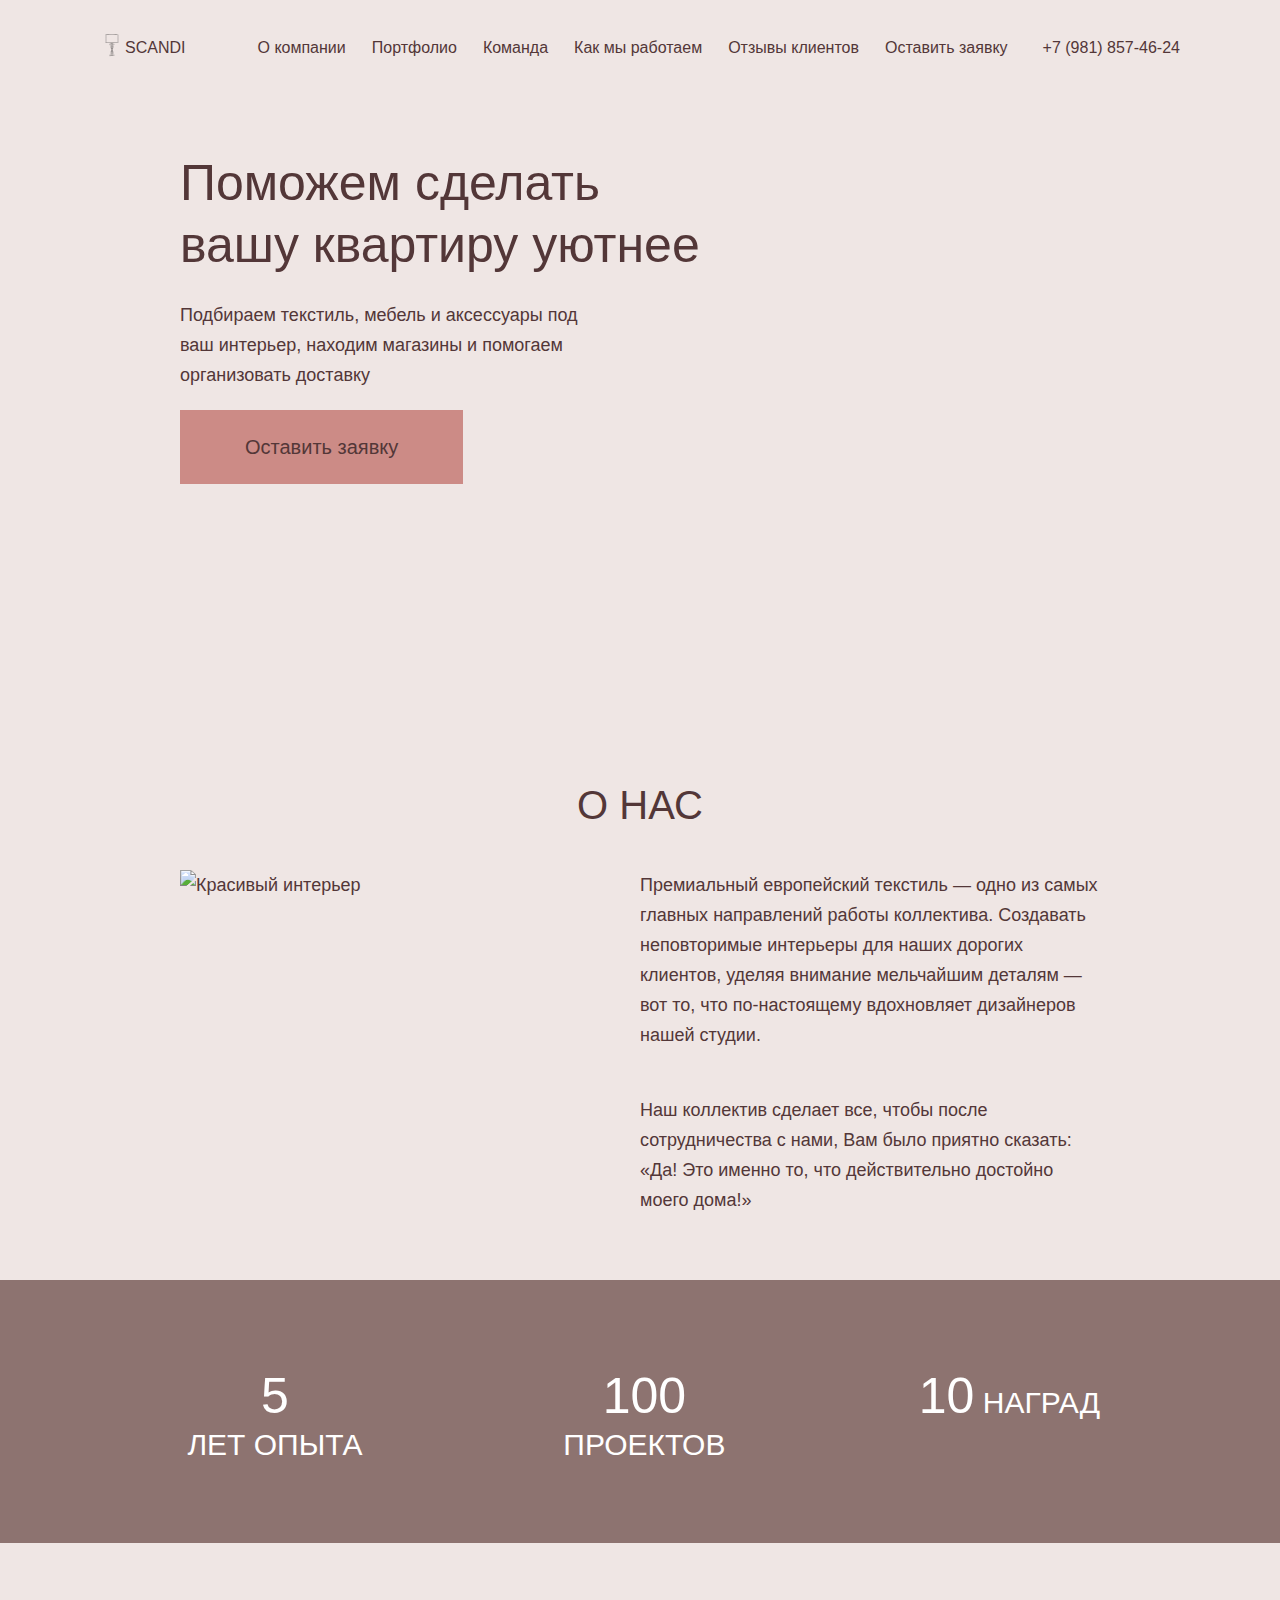
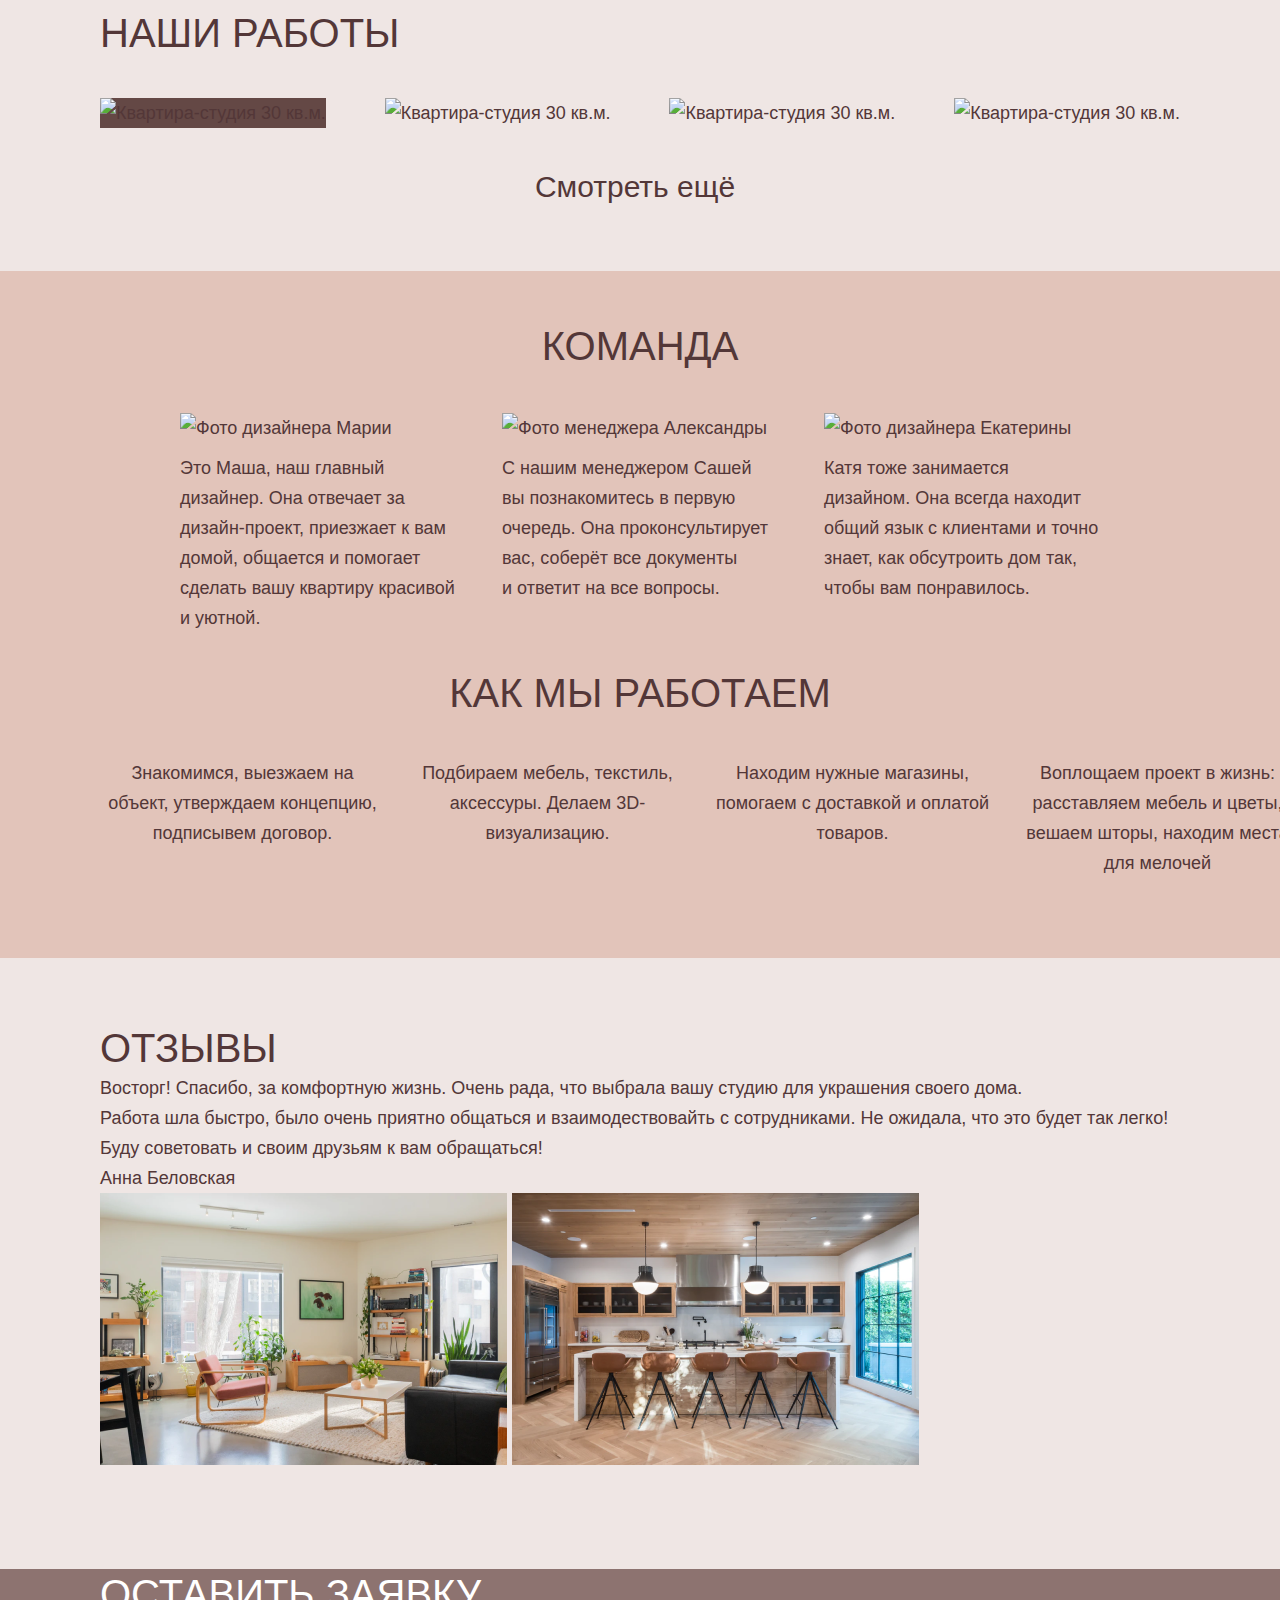
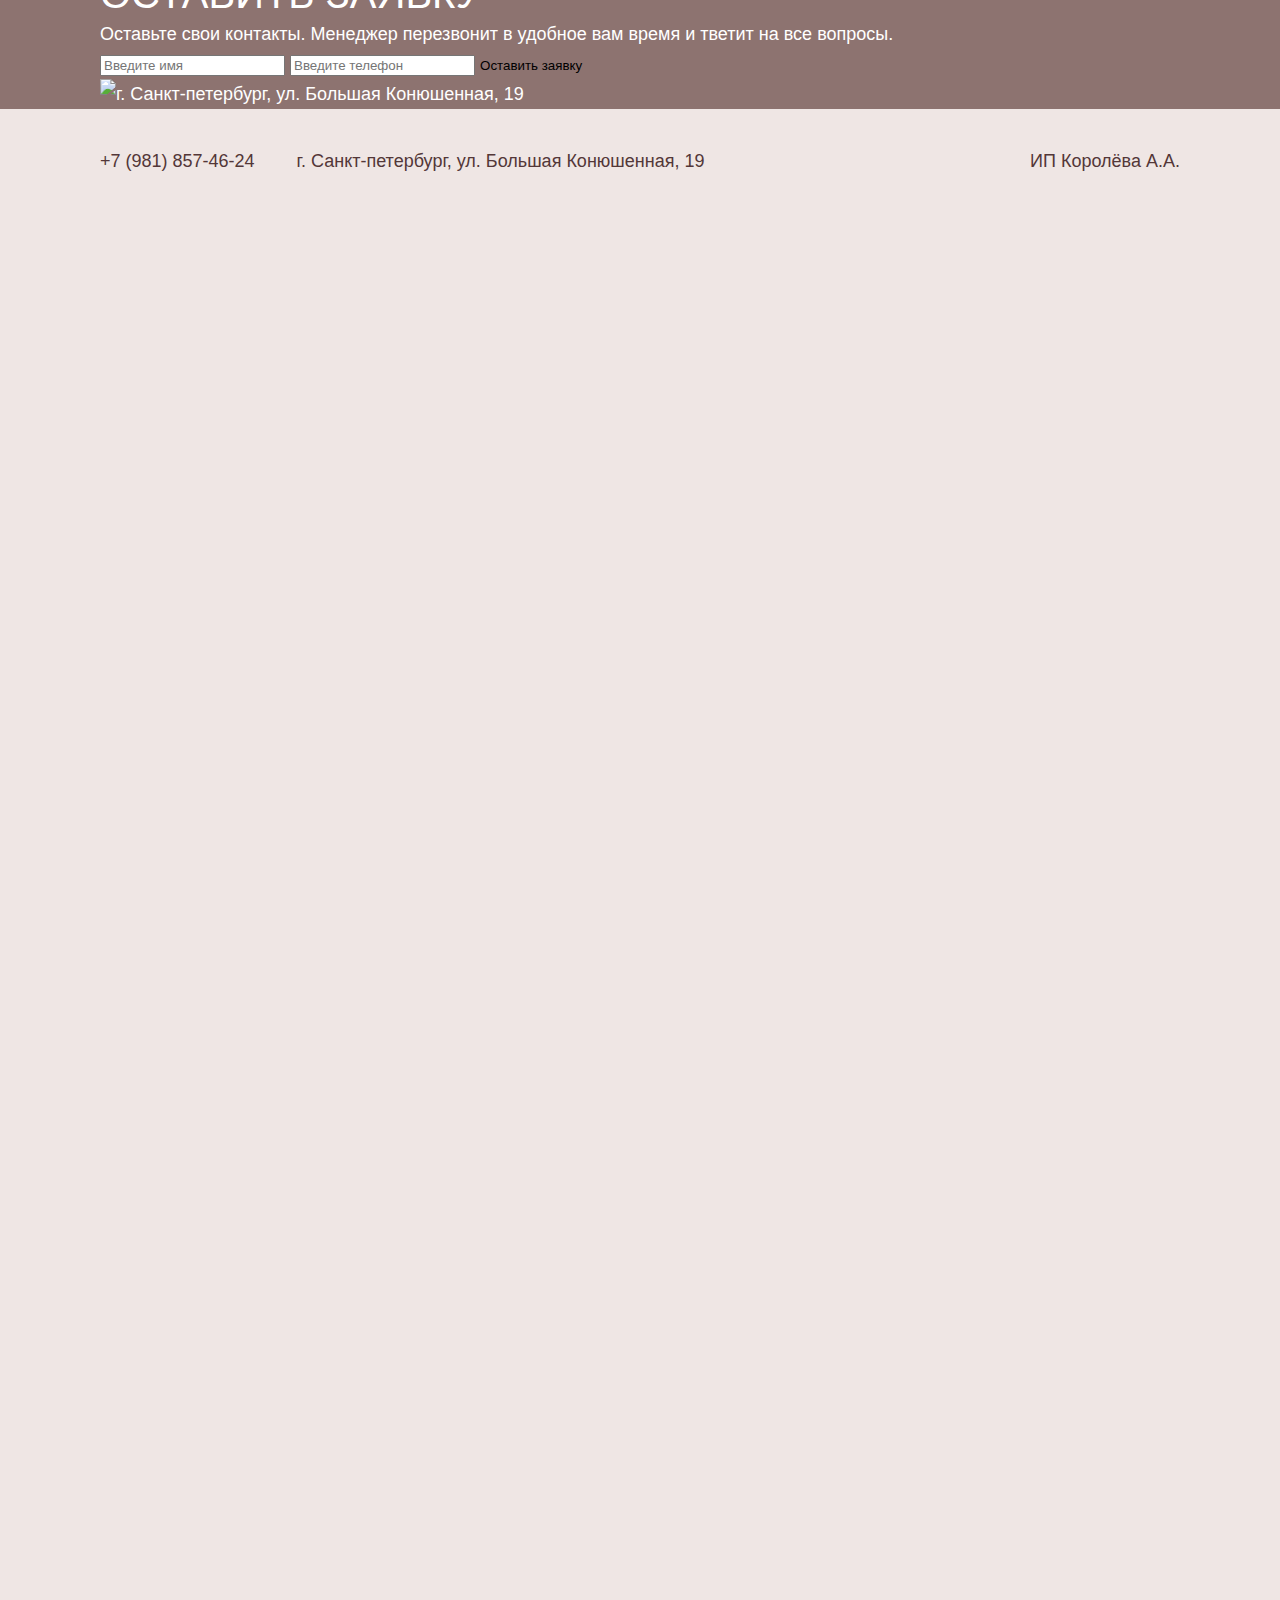
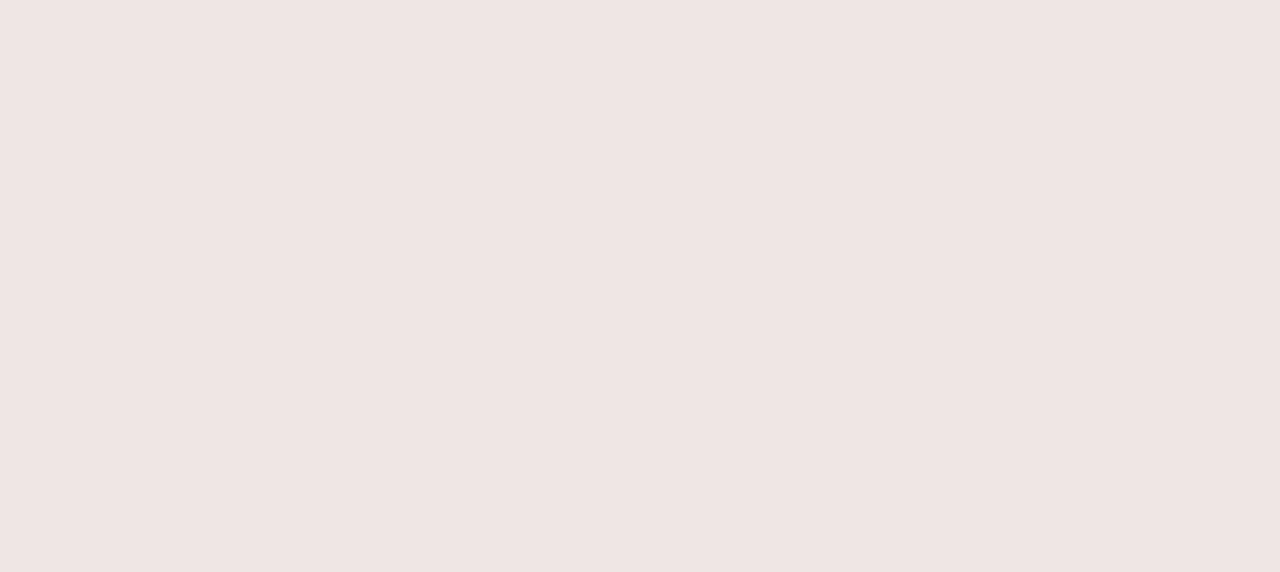
==== Maraphon.html @ 2710576a "Добавил все файлы" ====
<!DOCTYPE html>
<html lang="ru">

<head>
    <meta charset="UTF-8">
    <meta name="viewport" content="width=device-width, initial-scale=1.0">
    <link rel="stylesheet" href="style.css">
    <title>Scandi</title>
</head>

<body>
    <header class="header">
        <div class="container header-container">
            <h1 class="header-logo">Scandi</h1>
            <nav class="header-nav nav">
                <ul class="nav-list">
                    <li class="nav-item">
                        <a href="#about" class="nav-link">О компании</a>
                    </li>
                    <li class="nav-item">
                        <a href="#portfolio" class="nav-link">Портфолио</a>
                    </li>
                    <li class="nav-item">
                        <a href="#team" class="nav-link">Команда</a>
                    </li>
                    <li class="nav-item">
                        <a href="#procedure" class="nav-link">Как мы работаем</a>
                    </li>
                    <li class="nav-item">
                        <a href="#testimonials" class="nav-link">Отзывы клиентов</a>
                    </li>
                    <li class="nav-item">
                        <a href="#application" class="nav-link">Оставить заявку</a>
                    </li>
                </ul>
                <a href="tel:+79818574624" class="nav-contact">+7 (981) 857-46-24</a>
            </nav>
        </div>
    </header>
    <main>
        <section class="intro" id="top">
            <div class="container container--narrow">
                <h2 class="intro-title">Поможем сделать вашу квартиру уютнее</h2>
                <p class="intro-descr">Подбираем текстиль, мебель и&nbsp;аксессуары под ваш интерьер, находим магазины и&nbsp;помогаем организовать доставку</p>
                <a href="" class="intro-link">Оставить заявку</a>
            </div>
        </section>
        <section class="about" id="about">
            <div class="container container--narrow">
                <h2 class="about-title title">О нас</h2>
                <div class="about-content">
                    <div class="about-caption">
                        <picture>
                            <img src="img/about-image.jpg" class="about-image" alt="Красивый интерьер">
                        </picture>
                    </div>
                    <div class="about-text">
                        <p class="about-descr">Премиальный европейский текстиль — одно из самых главных направлений работы коллектива. Создавать неповторимые интерьеры для наших дорогих клиентов, уделяя внимание мельчайшим деталям — вот то, что по-настоящему вдохновляет дизайнеров
                            нашей студии.</p>
                        <p class="about-descr">Наш коллектив сделает все, чтобы после сотрудничества с нами, Вам было приятно сказать: «Да! Это именно то, что действительно достойно моего дома!»</p>
                    </div>
                </div>
            </div>
        </section>
        <section class="advantages">
            <div class="container container--narrow">
                <h2 class="visually-hidden">Наши преимущества</h2>
                <ul class="advantages-list">
                    <li class="advantages-item"><span class="advantages-counter">5</span> лет&nbsp;опыта</li>
                    <li class="advantages-item"><span class="advantages-counter">100</span> проектов</li>
                    <li class="advantages-item"><span class="advantages-counter">10</span> наград</li>
                </ul>
            </div>
        </section>
        <section class="portfolio" id="portfolio">
            <div class="container portfolio-container">
                <h2 class="portfolio-title title">Наши работы</h2>
                <article class="portfolio-item work">
                    <figure class="work-photo-content work-photo-title">
                        <picture>
                            <img class="work-photo" src="files/work-1.jpg" alt="Квартира-студия 30 кв.м.">
                        </picture>
                        <figcaption class="work-caption">
                            <h3 class="work-title">Квартира-студия 30 кв.м.</h3>
                            <p class="work-descr">В квартире были светлые стены и&nbsp;тёплые цвета. Мы сконцентрировались на отсылках к природе и&nbsp;сделали ребятам уютный интерьер, отсылающий к виллам островов Бали.</p>
                        </figcaption>
                    </figure>
                    <picture class="work-photo-content">
                        <img class="work-photo" src="img/work-2.jpg" alt="Квартира-студия 30 кв.м.">
                    </picture>
                    <picture class="work-photo-content">
                        <img class="work-photo" src="img/work-3.jpg" alt="Квартира-студия 30 кв.м.">
                    </picture>
                    <picture class="work-photo-content">
                        <img class="work-photo" src="img/work-4.jpg" alt="Квартира-студия 30 кв.м.">
                    </picture>
                </article>
                <a href="#" class="portfolio-link">Смотреть ещё</a>
            </div>
        </section>
        <section class="team" id="team">
            <div class="container container--narrow">
                <h2 class="team-title title">Команда</h2>
                <ul class="team-list">
                    <li class="team-item">
                        <figure class="team-person">
                            <picture>
                                <img class="team-person-photo" src="img/team-maria.jpg" alt="Фото дизайнера Марии">
                            </picture>
                            <figcaption class="team-person-caption">Это Маша, наш главный дизайнер. Она отвечает за дизайн-проект, приезжает к вам домой, общается и&nbsp;помогает сделать вашу квартиру красивой и&nbsp;уютной.
                            </figcaption>
                        </figure>
                    </li>
                    <li class="team-item">
                        <figure class="team-person">
                            <picture>
                                <img class="team-person-photo" src="img/team-alexandra.jpg" alt="Фото менеджера Александры">
                            </picture>
                            <figcaption class="team-person-caption">С нашим менеджером Сашей вы познакомитесь в первую очередь. Она проконсультирует вас, соберёт все документы и&nbsp;ответит на все вопросы.</figcaption>
                        </figure>
                    </li>
                    <li class="team-item">
                        <figure class="team-person">
                            <picture>
                                <img class="team-person-photo" src="img/team-ekaterina.jpg" alt="Фото дизайнера Екатерины">
                            </picture>
                            <figcaption class="team-person-caption">Катя тоже занимается дизайном. Она всегда находит общий язык с&nbsp;клиентами и&nbsp;точно знает, как обсутроить дом так, чтобы вам понравилось.</figcaption>
                        </figure>
                    </li>
                </ul>
            </div>
        </section>
        <section class="procedure" id="procedure">
            <div class="container">
                <h2 class="procedure-title title">Как мы работаем</h2>
                <ol class="procedure-list">
                    <li class="procedure-item">Знакомимся, выезжаем на объект, утверждаем концепцию, подписывем договор.</li>
                    <li class="procedure-item">Подбираем мебель, текстиль, аксессуры. Делаем 3D-визуализацию.</li>
                    <li class="procedure-item">Находим нужные магазины, помогаем с&nbsp;доставкой и&nbsp;оплатой товаров.</li>
                    <li class="procedure-item">Воплощаем проект в жизнь: расставляем мебель и&nbsp;цветы, вешаем шторы, находим места для мелочей</li>
                </ol>
            </div>
        </section>
        <section class="testimonials" id="testimonials">
            <div class="container container-narrow">
                <h2 class="testimonials-title title">Отзывы</h2>
                <div class="testimonials-slider">
                    <ul class="testimonials-list">
                        <li class="testimonials-item">
                            <blockquote class="testimonials-quotes">
                                <p class="testimonials-quote">Восторг! Спасибо, за комфортную жизнь. Очень рада, что выбрала вашу студию для украшения своего дома.</p>
                                <p class="testimonials-quote">Работа шла быстро, было очень приятно общаться и&nbsp;взаимодествовайть с сотрудниками. Не ожидала, что это будет так легко!</p>
                                <p class="testimonials-quote">Буду советовать и&nbsp;своим друзьям к&nbsp;вам обращаться!</p>
                                <footer class="testimonials-author">Анна Беловская</footer>
                            </blockquote>
                            <figure class="testimonial-caption">
                                <picture>
                                    <img class="testimonials-photo" src="img/review-1.png" alt="Фото дизайна">
                                </picture>
                                <picture>
                                    <img class="testimonials-photo" src="img/review-2.png" alt="Фото дизайна">
                                </picture>
                                <figcaption class="visually-hidden">Фотографии дизайна интерьера квартиры</figcaption>
                            </figure>
                        </li>
                    </ul>
                    <div class="testimonials-controls">
                        <button class="testimonials-btn testimonials-btn-prev"></button>
                        <button class="testimonials-btn testimonials-btn-next"></button>
                    </div>
                </div>
            </div>
        </section>
        <section class="application" id="application">
            <div class="container application-container">
                <div class="application-wrapper">
                    <h2 class="application-title title">Оставить заявку</h2>
                    <p class="application-descr">Оставьте свои контакты. Менеджер перезвонит в удобное вам время и&nbsp;тветит на все вопросы.
                    </p>
                    <form class="application-form">
                        <input class="application-input" type="text" name="Имя" aria-label="Введите имя" placeholder="Введите имя" required>
                        <input class="application-input" type="tel" name="Телефон" aria-label="Введите телефон" placeholder="Введите телефон" required>
                        <button class="application-btn" type="submit">Оставить заявку</button>
                    </form>
                </div>
                <div class="application-map-wrapper">
                    <picture>
                        <img class="application-map" src="img/map.png" alt="г. Санкт-петербург, ул. Большая Конюшенная, 19">
                    </picture>
                </div>
            </div>
        </section>
    </main>
    <footer class="footer">
        <div class="container footer-container">
            <a href="tel:+79818574624" class="footer-phone">+7 (981) 857-46-24</a>
            <p class="footer-adress">г. Санкт-петербург, ул. Большая Конюшенная, 19</p>
            <p class="footer-copyright">ИП Королёва А.А.</p>
        </div>
    </footer>
</body>

</html>
---- style.css ----
body {
    margin: 0;
    padding: 0;
    position: relative;
    width: 100%;
    height: 5372px;
    background: #EFE6E4;
    font-family: 'Monsterrat', sans-serif;
    margin: auto;
}

:root {
    --alter-bg-color-dark: var(--opium);
    --alter-bg-color-light: var(--cavern-pink);
    --alter-text-color: var(--white);
    --button-bg-color: var(--puce);
    --cavern-pink: #e2c4ba;
    --congo-brown: #533738;
    --dawn-pink: #f6ede9;
    --hover-effect-color: var(--kabul);
    --input-text-color: var(--dawn-pink);
    --kabul: #644845;
    --main-bg-color: var(--soft-peach);
    --main-text-color: var(--congo-brown);
    --opium: #8d7370;
    --puce: #cc8b86;
    --soft-peach: #efe6e4;
    --white: #ffffff;
}

html {
    box-sizing: border-box;
}

*,
*::before,
*::after {
    box-sizing: inherit;
}

body,
h1,
h2,
h3,
h4,
h5,
h6,
p,
ul,
ol,
li,
button,
figure,
blockquote {
    margin: 0;
    padding: 0;
}

body {
    font-weight: 400;
    font-size: 18px;
    line-height: 30px;
    font-family: "Montserrat", "Arial", "Helvetica", sans-serif;
    color: var(--main-text-color);
    background-color: var(--main-bg-color);
}

ul,
ol {
    list-style: none;
}

a {
    color: inherit;
    text-decoration: none;
}

img {
    max-width: 100%;
    height: auto;
}

button {
    background-color: transparent;
    border: none;
}

.container {
    max-width: 1400px;
    margin: 0 auto;
    padding: 0 100px;
}

.container--narrow {
    padding: 0 180px;
}

.visually-hidden:not(:focus):not(:active),
input[type="radio"].visually-hidden,
input[type="checkbox"].visually-hidden {
    position: absolute;
    width: 1px;
    height: 1px;
    margin: -1px;
    padding: 0;
    overflow: hidden;
    white-space: nowrap;
    border: 0;
    clip: rect(0 0 0 0);
    clip-path: inset(100%);
    -webkit-clip-path: inset(100%);
}

.title {
    font-weight: 400;
    font-size: 40px;
    line-height: 50px;
    text-transform: uppercase;
}

.scroll-up {
    position: fixed;
    right: 2em;
    bottom: 30px;
    z-index: 1000;
    display: none;
    -webkit-transform: rotate(180deg);
    transform: rotate(180deg);
}

.scroll-up a {
    display: inline-block;
    width: 35px;
    height: 35px;
    background-color: rgba(0, 0, 0, 0.3);
    background-image: url("data:image/svg+xml,%3Csvg width='12' height='12' viewBox='0 0 12 8' fill='none' xmlns='http://www.w3.org/2000/svg'%3E%3Cpath fill-rule='evenodd' clip-rule='evenodd' d='M10.6 0.60022L6 5.20022L1.4 0.60022L0 2.00022L6 8.00022L12 2.00022L10.6 0.60022Z' fill='white' /%3E%3C/svg%3E");
    background-repeat: no-repeat;
    background-position: center;
    border-radius: 4px;
    -webkit-transition: background-color 0.4s;
    transition: background-color 0.4s;
}

.scroll-up a:hover,
.scroll-up a:focus,
.scroll-up a:active {
    background-color: var(--hover-effect-color);
}


/* components imports */

.header {
    position: absolute;
    top: 0;
    width: 100%;
    padding: 28px 0;
    font-weight: 400;
    font-size: 16px;
    line-height: 20px;
}

.header-container {
    display: -webkit-box;
    display: -ms-flexbox;
    display: flex;
    justify-content: space-between;
    align-items: center;
    -webkit-box-align: center;
    -webkit-box-pack: justify;
    -ms-flex-align: center;
    -ms-flex-pack: justify;
}

.header-logo {
    position: relative;
    padding-left: 25px;
    font-weight: 400;
    font-size: inherit;
    line-height: inherit;
    text-transform: uppercase;
}

.header-logo::before {
    content: "";
    position: absolute;
    top: -5px;
    left: 0;
    width: 25px;
    height: 25px;
    background-image: url("img/logo.png");
    background-repeat: no-repeat;
    background-position: center;
}

.nav {
    display: -webkit-box;
    display: -ms-flexbox;
    display: flex;
    align-items: center;
    -webkit-box-align: center;
    -ms-flex-align: center;
}

.nav-list {
    display: -webkit-box;
    display: -ms-flexbox;
    display: flex;
    justify-content: space-between;
    -webkit-box-pack: justify;
    -ms-flex-pack: justify;
}

.nav-item+.nav-item {
    margin-left: 26px;
}

.nav-contact {
    margin-left: 35px;
    padding: 10px 0;
    -webkit-transition: color 0.3s ease-in-out;
    transition: color 0.3s ease-in-out;
}

.nav-link {
    display: inline-block;
    padding: 10px 0;
    -webkit-transition: color 0.3s ease-in-out;
    transition: color 0.3s ease-in-out;
}

.nav-link:hover,
.nav-contact:hover,
.nav-link:focus,
.nav-contact:focus {
    color: white;
}

.intro {
    min-height: 715px;
    padding: 152px 0 168px;
    background-image: url ("img/header-bg.png");
    background-repeat: no-repeat;
    background-position: center;
    background-size: cover;
}

.intro-title {
    max-width: 535px;
    margin-bottom: 24px;
    font-weight: 400;
    font-size: 50px;
    line-height: 62px;
}

.intro-descr {
    max-width: 435px;
    margin-bottom: 20px;
}

.intro-link {
    display: inline-block;
    padding: 25px 65px;
    font-weight: 500;
    font-size: 20px;
    line-height: 24px;
    background-color: var(--button-bg-color);
}

.about {
    padding: 65px 0 20px;
}

.about-title {
    margin-bottom: 40px;
    text-align: center;
}

.about-content {
    display: grid;
    grid-auto-flow: column;
    grid-template-columns: 1fr 1fr;
}

.about-image {
    display: block;
}

.about-descr {
    margin-bottom: 45px;
}

.advantages {
    padding: 85px 0 80px;
    color: var(--alter-text-color);
    background-color: var(--alter-bg-color-dark);
}

.advantages-list {
    display: flex;
    justify-content: space-between;
    -webkit-box-pack: justify;
    -ms-flex-pack: justify;
}

.advantages-item {
    max-width: 190px;
    font-weight: 500;
    font-size: 30px;
    line-height: 36px;
    text-align: center;
    text-transform: uppercase;
}

.advantages-counter {
    font-weight: 400;
    font-size: 50px;
    line-height: 62px;
}

.portfolio {
    padding: 65px 0;
}

.portfolio-container {
    text-align: center;
}

.portfolio-title {
    text-align: left;
}

.portfolio-title {
    margin-bottom: 40px;
}

.portfolio-link {
    font-weight: 500;
    font-size: 30px;
    line-height: 37px;
}

.portfolio-link::after {
    content: url("img/arrow.svg");
    margin-left: 10px;
}

.work {
    display: -webkit-box;
    display: -ms-flexbox;
    display: flex;
    flex-wrap: wrap;
    justify-content: space-between;
    padding-bottom: 10px;
    -webkit-box-pack: justify;
    -ms-flex-pack: justify;
    -ms-flex-wrap: wrap;
}

.work-photo-content {
    margin-bottom: 30px;
}

.work-photo {
    display: block;
    -webkit-transition: opacity 0.35s;
    transition: opacity 0.35s;
}

.work-photo-title {
    position: relative;
    overflow: hidden;
    background-color: var(--hover-effect-color);
    -webkit-user-select: none;
    -moz-user-select: none;
    -ms-user-select: none;
    user-select: none;
}

.work-caption {
    position: absolute;
    top: 0;
    right: 0;
    bottom: 0;
    left: 0;
    padding: 86px 35px 35px;
    color: var(--alter-text-color);
}

.work-title {
    padding: 0 55px 10px;
    font-weight: 500;
    font-size: 30px;
    line-height: 37px;
    opacity: 0;
    -webkit-transition: opacity 0.35s;
    transition: opacity 0.35s;
}

.work-descr {
    text-align: left;
    opacity: 0;
    -webkit-transition: opacity 0.35s;
    transition: opacity 0.35s;
}

.work-photo-title:hover .work-title,
.work-photo-title:hover .work-descr {
    opacity: 1;
}

.work-photo-title:hover .work-photo {
    opacity: 0.2;
}

.team {
    padding: 50px 0 15px;
    background-color: var(--alter-bg-color-light);
}

.team-title {
    margin-bottom: 42px;
    text-align: center;
}

.team-list {
    display: -webkit-box;
    display: -ms-flexbox;
    display: flex;
    justify-content: space-between;
    -webkit-box-pack: justify;
    -ms-flex-pack: justify;
}

.team-item {
    flex-basis: 30%;
}

.team-person-photo {
    display: block;
    margin-bottom: 10px;
}

.procedure {
    padding: 20px 0 80px;
    text-align: center;
    background-color: var(--alter-bg-color-light);
}

.procedure-title {
    margin-bottom: 40px;
}

.procedure-list {
    display: grid;
    column-gap: 20px;
    counter-reset: list;
    -webkit-column-gap: 20px;
    -moz-column-gap: 20px;
    grid-template-columns: repeat(4, 285px);
}

.procedure__item {
    position: relative;
    padding-top: 90px;
}

.procedure__item::before {
    content: counter(list);
    position: absolute;
    top: 0;
    left: 50%;
    display: -webkit-box;
    display: -ms-flexbox;
    display: flex;
    justify-content: center;
    align-items: center;
    width: 70px;
    height: 70px;
    font-weight: 500;
    font-size: 30px;
    line-height: 30px;
    color: var(--alter-text-color);
    background-color: var(--alter-bg-color-dark);
    border-radius: 50%;
    -webkit-transform: translateX(-50%);
    transform: translateX(-50%);
    counter-increment: list;
    -webkit-box-align: center;
    -webkit-box-pack: center;
    -ms-flex-align: center;
    -ms-flex-pack: center;
}

.testimonials {
    padding: 65px 0;
}

.testimonials__title {
    margin-bottom: 40px;
    text-align: center;
}

.testimonials__slider {
    position: relative;
    padding: 0 103px;
}

.testimonials__list {
    overflow: hidden;
}

.testimonials__item {
    display: grid;
    column-gap: 20px;
    -webkit-column-gap: 20px;
    -moz-column-gap: 20px;
    grid-template-columns: 1fr 1fr;
}

.testimonials__quotes {
    display: -webkit-box;
    display: -ms-flexbox;
    display: flex;
    -ms-flex-direction: column;
    flex-direction: column;
    justify-content: center;
    -webkit-box-direction: normal;
    -webkit-box-orient: vertical;
    -webkit-box-pack: center;
    -ms-flex-pack: center;
}

.testimonials__quote+.testimonials__quote {
    margin-top: 40px;
}

.testimonials__quote:first-of-type::before {
    content: "«";
}

.testimonials__quote:last-of-type::after {
    content: "»";
}

.testimonials__author {
    margin-top: 20px;
    text-transform: uppercase;
}

.testimonial__caption {
    display: grid;
    row-gap: 20px;
}

.testimonials__photo {
    display: block;
}

.testimonials__btn {
    position: absolute;
    top: 50%;
    width: 72px;
    height: 72px;
    background-color: var(--button-bg-color);
    background-repeat: no-repeat;
    background-position: center;
    border-radius: 50%;
    -webkit-transform: translateY(-50%);
    transform: translateY(-50%);
    cursor: pointer;
}

.testimonials__btn--prev {
    left: 0;
    background-image: url("data:image/svg+xml,%3Csvg width='33' height='16' fill='none' xmlns='http://www.w3.org/2000/svg'%3E%3Cpath d='M.293 8.707a1 1 0 010-1.414L6.657.929A1 1 0 018.07 2.343L2.414 8l5.657 5.657a1 1 0 11-1.414 1.414L.293 8.707zM33 9H1V7h32v2z' fill='%23F5F2ED'/%3E%3C/svg%3E");
}

.testimonials__btn--next {
    right: 0;
    background-image: url("data:image/svg+xml,%3Csvg width='33' height='16' fill='none' xmlns='http://www.w3.org/2000/svg'%3E%3Cpath d='M32.707 8.707a1 1 0 000-1.414L26.343.929a1 1 0 10-1.414 1.414L30.586 8l-5.657 5.657a1 1 0 001.414 1.414l6.364-6.364zM0 9h32V7H0v2z' fill='%23F5F2ED'/%3E%3C/svg%3E");
}

.application {
    color: var(--alter-text-color);
    background-color: var(--alter-bg-color-dark);
}

.application__container {
    display: grid;
    column-gap: 20px;
    -webkit-column-gap: 20px;
    -moz-column-gap: 20px;
    grid-template-columns: 1fr auto;
    /* grid-template-columns: repeat(auto-fit, minmax(1fr, 590px)); */
}

.application__wrapper {
    padding: 50px 0 50px 82px;
}

.application__title {
    margin-bottom: 24px;
}

.application__descr {
    max-width: 460px;
    margin-bottom: 30px;
    opacity: 0.6;
}

.application__form {
    display: grid;
    row-gap: 15px;
}

.application__input {
    padding: 10px 0;
    color: var(--input-text-color);
    background-color: transparent;
    border: none;
    outline: none;
    -webkit-box-shadow: 0 1px 0 0 white;
    box-shadow: 0 1px 0 0 white;
}

.application__input::-webkit-input-placeholder {
    color: inherit;
}

.application__input::-moz-placeholder {
    color: inherit;
}

.application__input:-ms-input-placeholder {
    color: inherit;
}

.application__input::-ms-input-placeholder {
    color: inherit;
}

.application__input::placeholder {
    color: inherit;
}

.application__btn {
    width: -webkit-max-content;
    width: -moz-max-content;
    width: max-content;
    margin-top: 15px;
    padding: 25px 65px;
    font-weight: 500;
    font-size: 20px;
    line-height: 24px;
    color: var(--main-text-color);
    background-color: var(--button-bg-color);
    cursor: pointer;
}

.application-map {
    display: block;
}

.footer {
    padding: 37px 0;
}

.footer-container {
    display: -webkit-box;
    display: -ms-flexbox;
    display: flex;
}

.footer-adress {
    margin-left: 42px;
}

.footer-copyright {
    margin-left: auto;
}
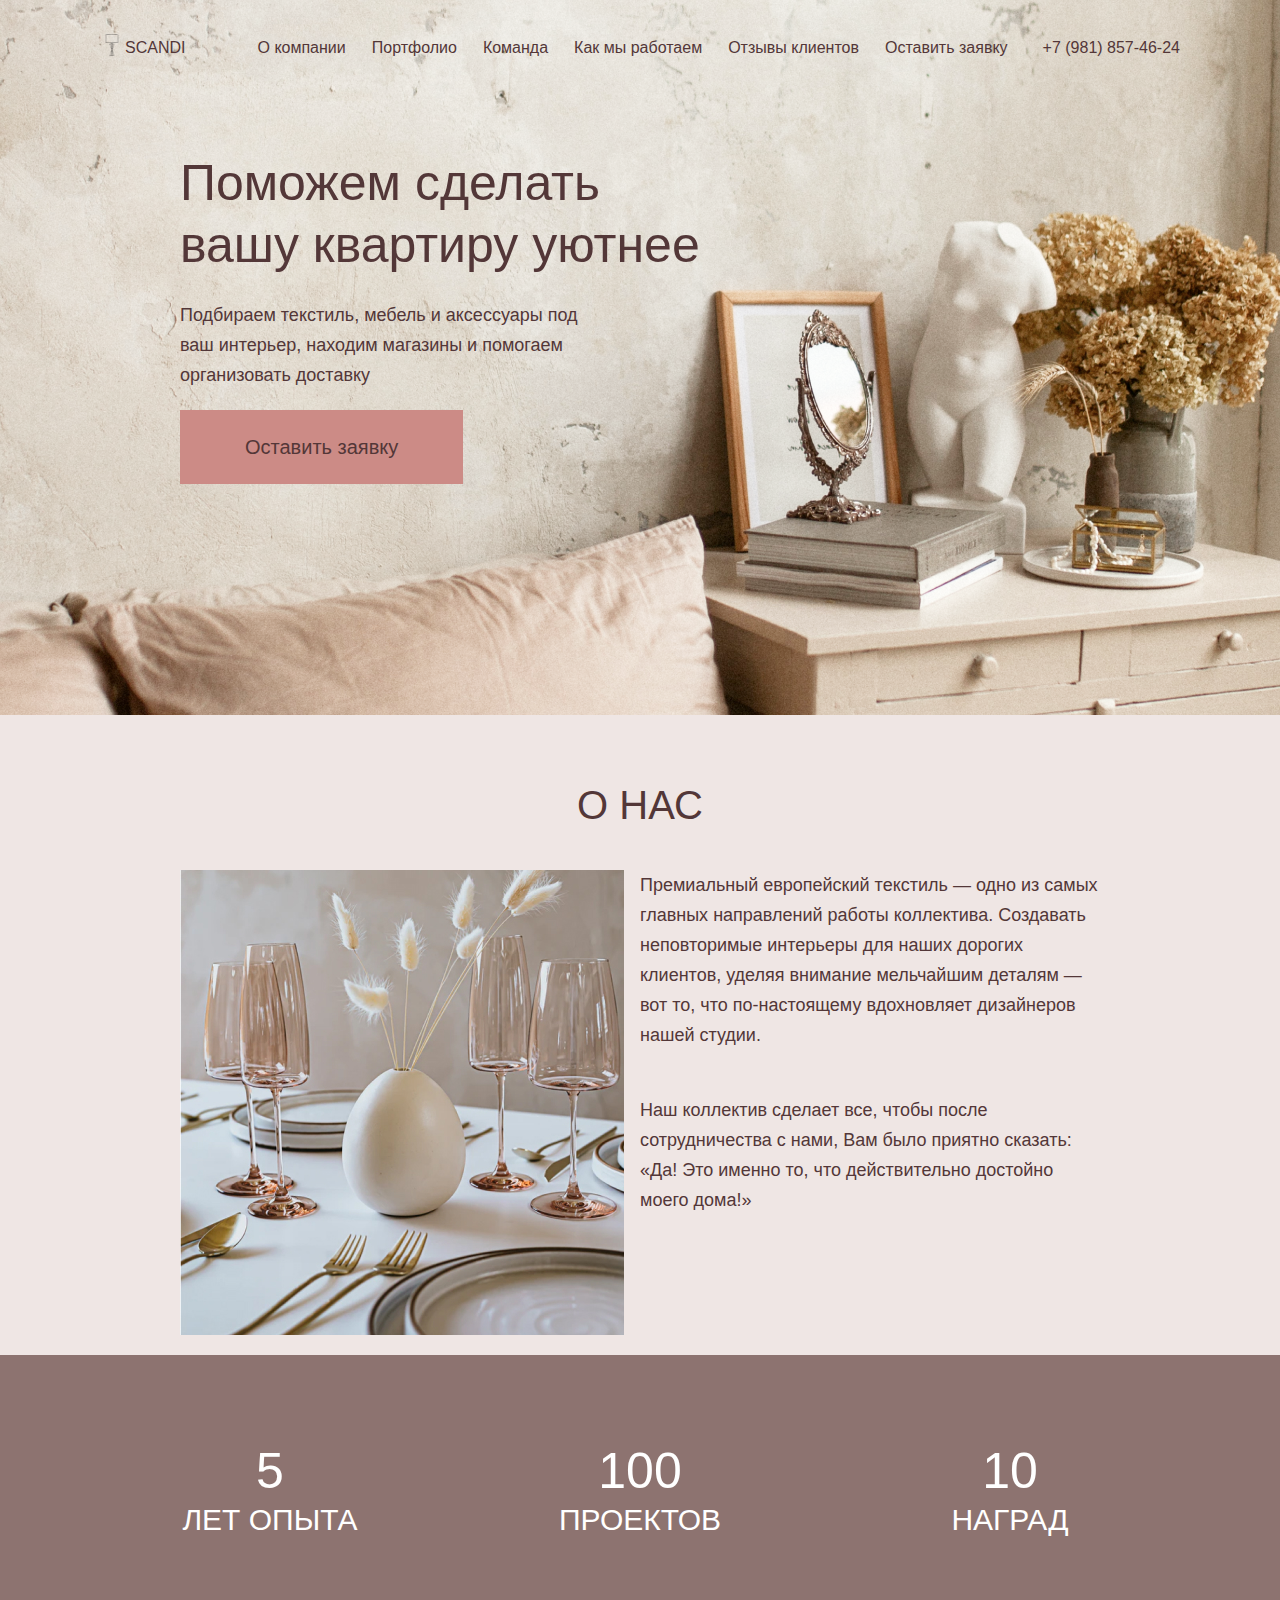
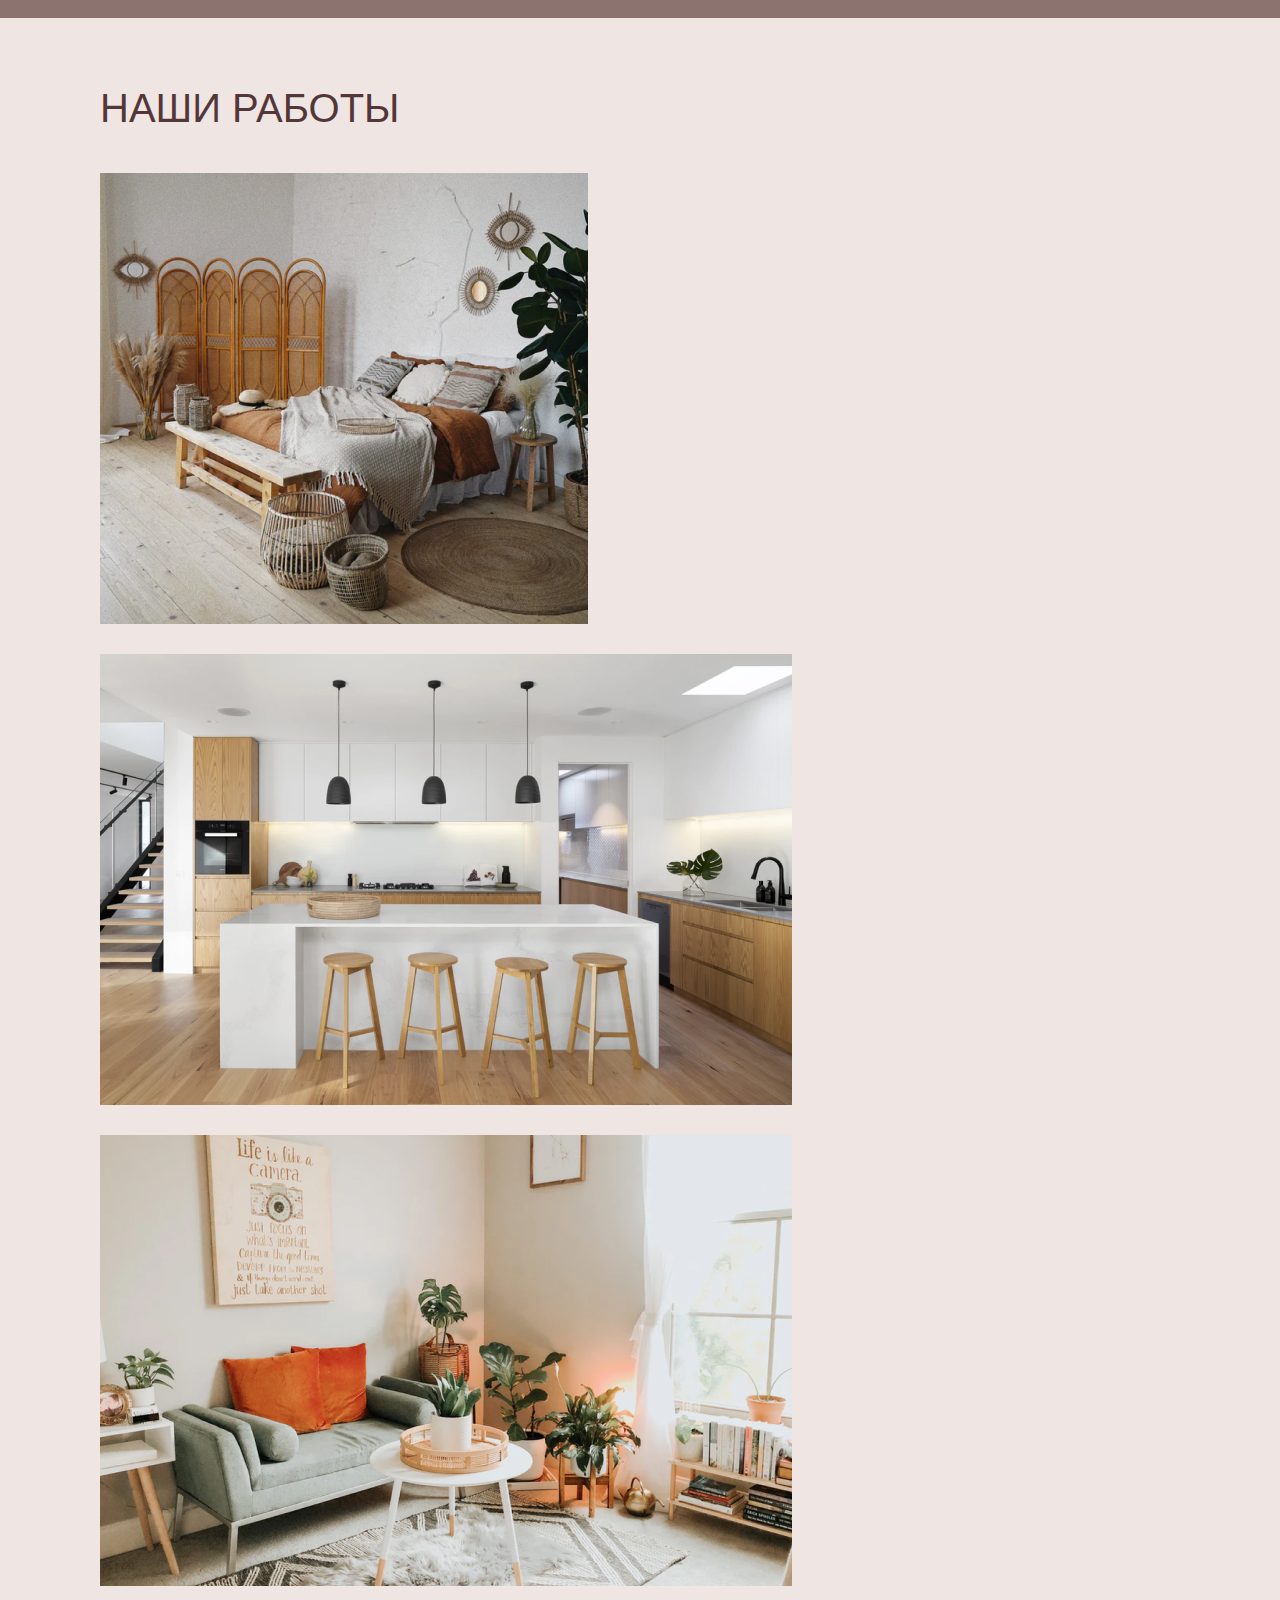
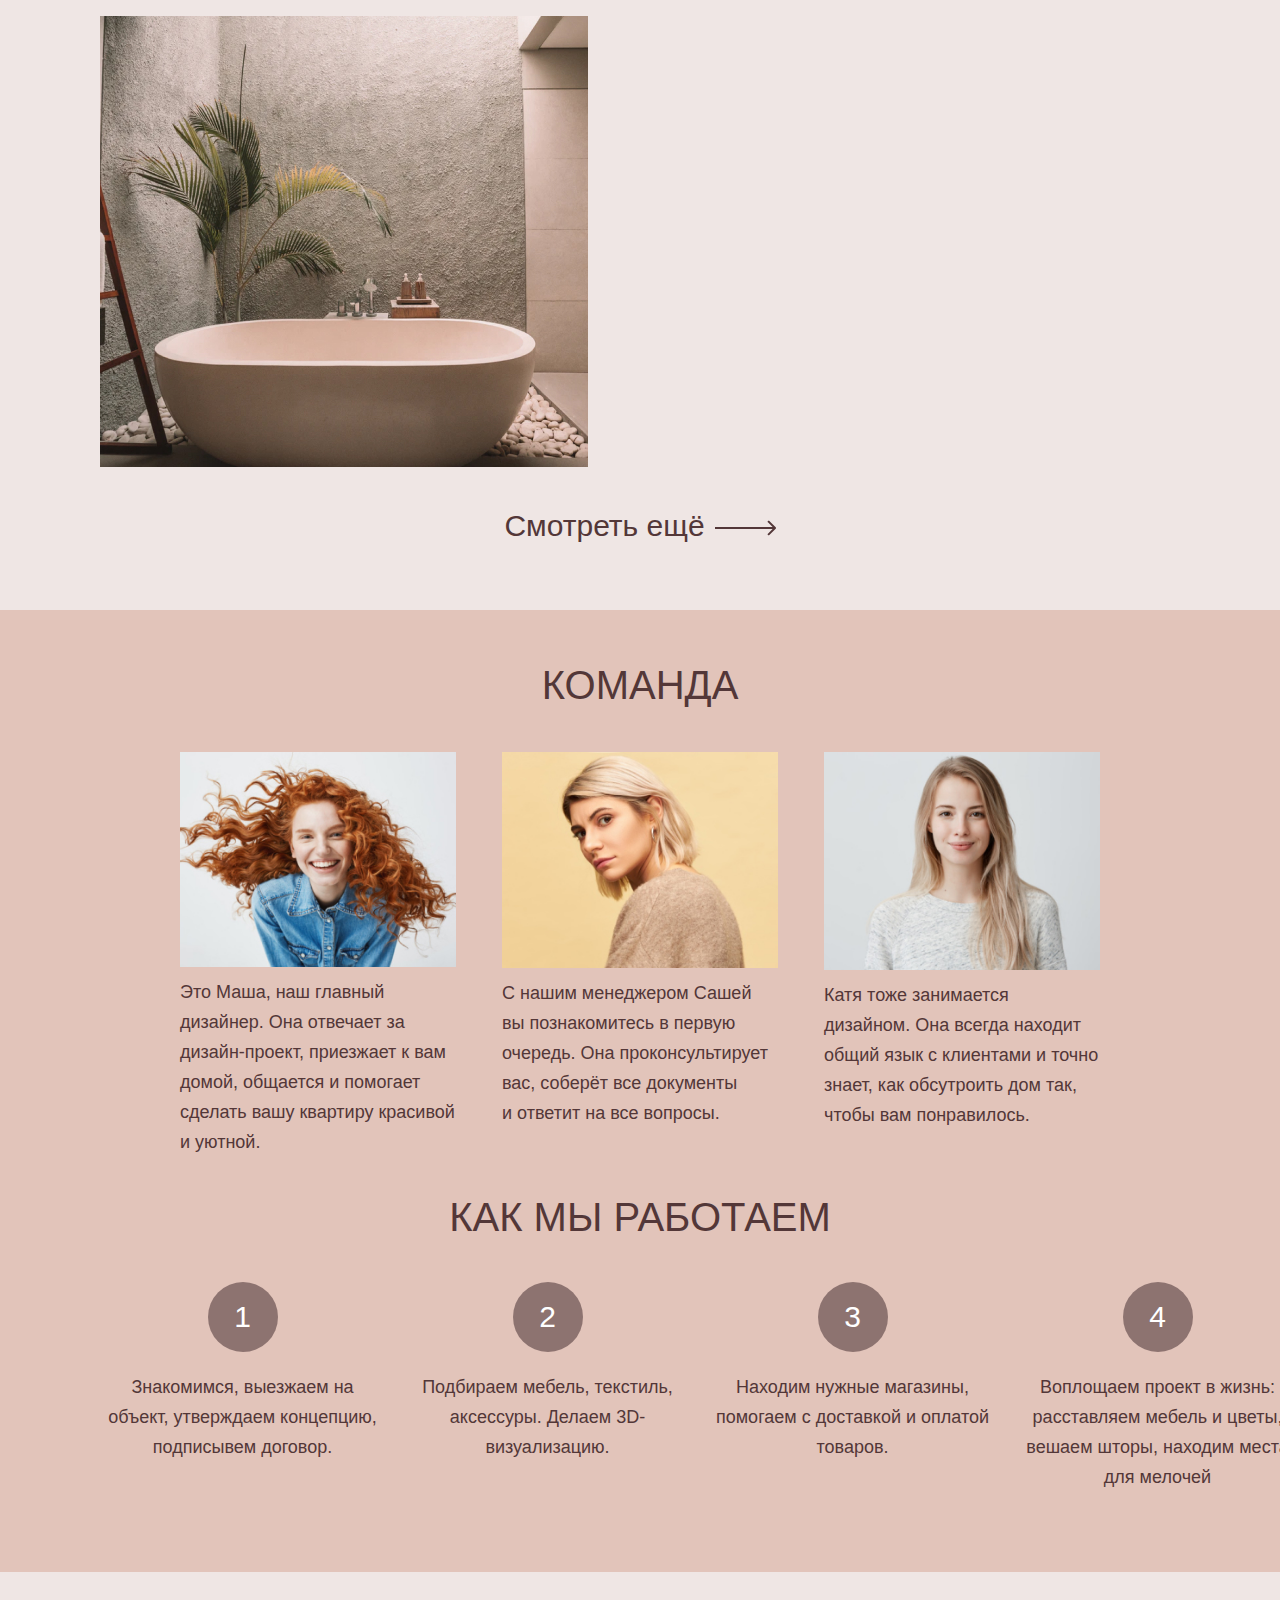
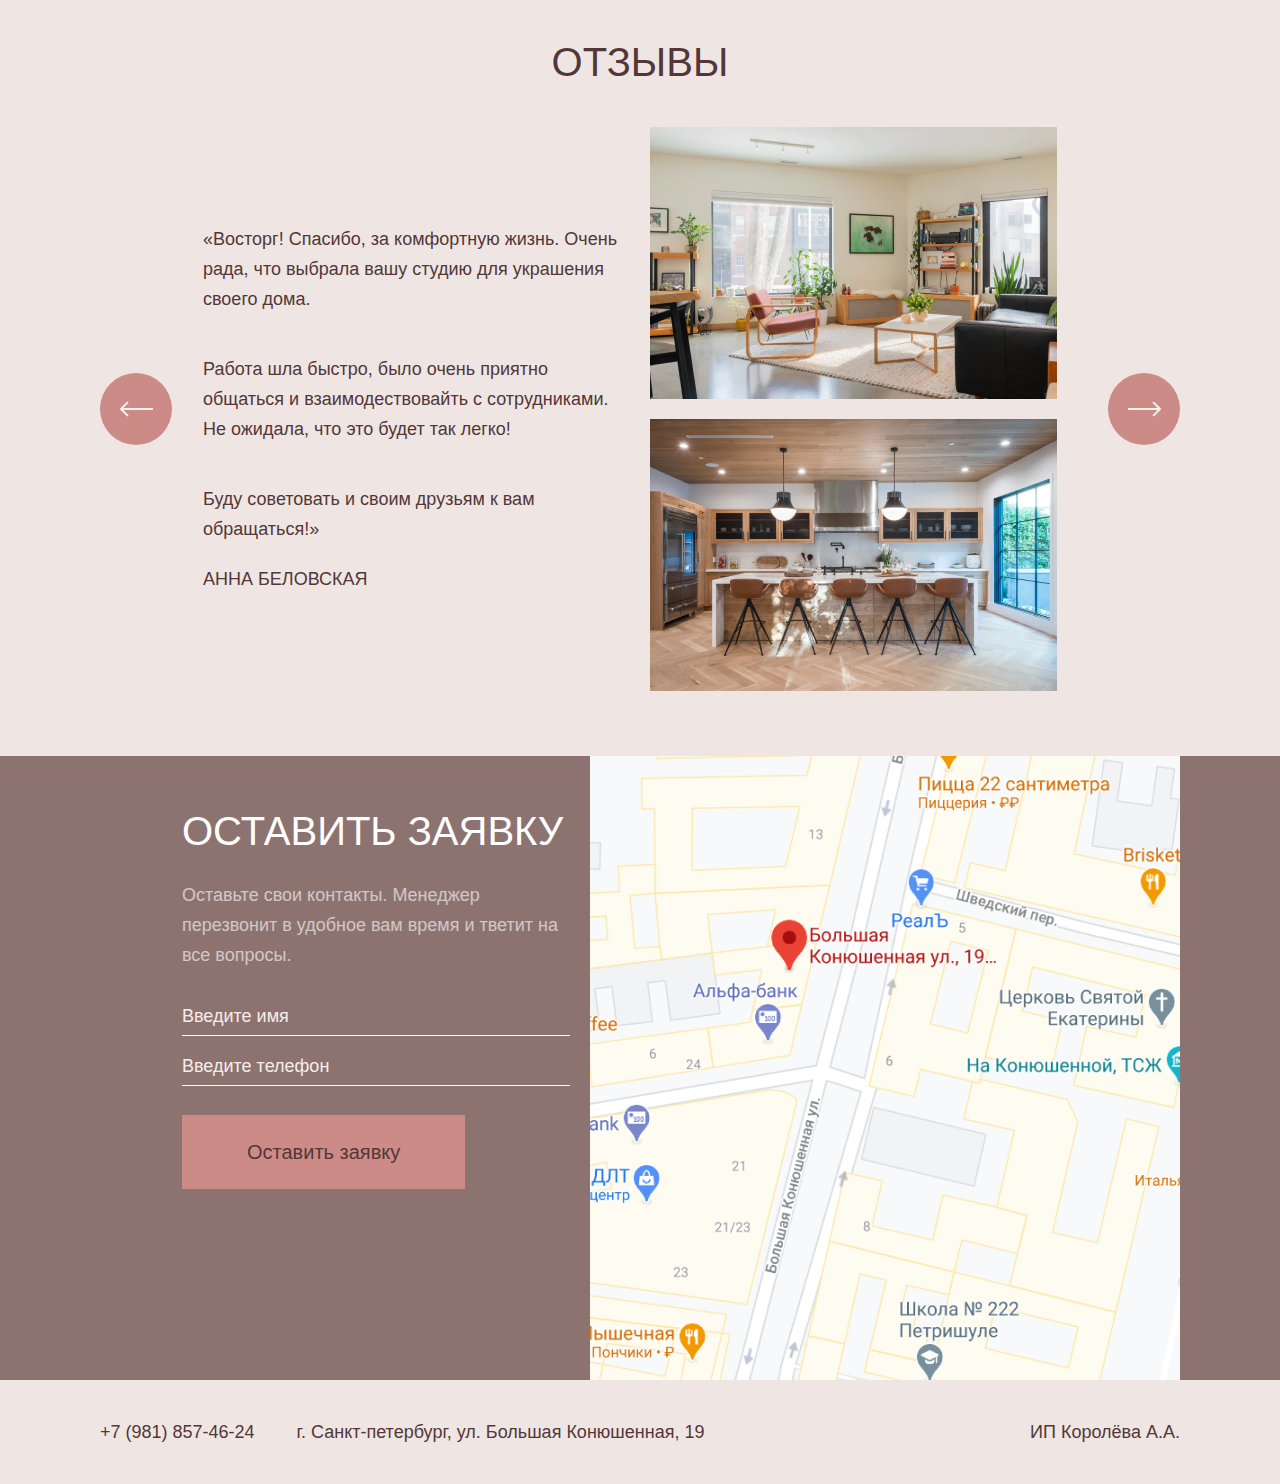
==== commit 0f1f399d: "Add files via upload" ====
--- a/Maraphon.html
+++ b/Maraphon.html
@@ -42,7 +42,7 @@
             <div class="container container--narrow">
                 <h2 class="intro-title">Поможем сделать вашу квартиру уютнее</h2>
                 <p class="intro-descr">Подбираем текстиль, мебель и&nbsp;аксессуары под ваш интерьер, находим магазины и&nbsp;помогаем организовать доставку</p>
-                <a href="" class="intro-link">Оставить заявку</a>
+                <a href="#application" class="intro-link">Оставить заявку</a>
             </div>
         </section>
         <section class="about" id="about">
@@ -68,7 +68,7 @@
                 <ul class="advantages-list">
                     <li class="advantages-item"><span class="advantages-counter">5</span> лет&nbsp;опыта</li>
                     <li class="advantages-item"><span class="advantages-counter">100</span> проектов</li>
-                    <li class="advantages-item"><span class="advantages-counter">10</span> наград</li>
+                    <li class="advantages-item advantages-item-big"><span class="advantages-counter">10</span> наград</li>
                 </ul>
             </div>
         </section>
@@ -78,22 +78,40 @@
                 <article class="portfolio-item work">
                     <figure class="work-photo-content work-photo-title">
                         <picture>
-                            <img class="work-photo" src="files/work-1.jpg" alt="Квартира-студия 30 кв.м.">
-                        </picture>
-                        <figcaption class="work-caption">
-                            <h3 class="work-title">Квартира-студия 30 кв.м.</h3>
-                            <p class="work-descr">В квартире были светлые стены и&nbsp;тёплые цвета. Мы сконцентрировались на отсылках к природе и&nbsp;сделали ребятам уютный интерьер, отсылающий к виллам островов Бали.</p>
-                        </figcaption>
-                    </figure>
-                    <picture class="work-photo-content">
-                        <img class="work-photo" src="img/work-2.jpg" alt="Квартира-студия 30 кв.м.">
-                    </picture>
-                    <picture class="work-photo-content">
-                        <img class="work-photo" src="img/work-3.jpg" alt="Квартира-студия 30 кв.м.">
-                    </picture>
-                    <picture class="work-photo-content">
-                        <img class="work-photo" src="img/work-4.jpg" alt="Квартира-студия 30 кв.м.">
-                    </picture>
+                            <img class="work-photo" src="img/work-1.jpg" alt="Квартира-студия 30 кв.м.">
+                        </picture>
+                        <figcaption class="work-caption">
+                            <h3 class="work-title">Квартира-студия 30 кв.м.</h3>
+                            <p class="work-descr">В квартире были светлые стены и&nbsp;тёплые цвета. Мы сконцентрировались на отсылках к природе и&nbsp;сделали ребятам уютный интерьер, отсылающий к виллам островов Бали.</p>
+                        </figcaption>
+                    </figure>
+                    <figure class="work-photo-content work-photo-title">
+                        <picture>
+                            <img class="work-photo" src="img/work-2.jpg" alt="Квартира-студия 30 кв.м.">
+                        </picture>
+                        <figcaption class="work-caption">
+                            <h3 class="work-title">Квартира-студия 30 кв.м.</h3>
+                            <p class="work-descr">В квартире были светлые стены и&nbsp;тёплые цвета. Мы сконцентрировались на отсылках к природе и&nbsp;сделали ребятам уютный интерьер, отсылающий к виллам островов Бали.</p>
+                        </figcaption>
+                    </figure>
+                    <figure class="work-photo-content work-photo-title">
+                        <picture>
+                            <img class="work-photo" src="img/work-3.jpg" alt="Квартира-студия 30 кв.м.">
+                        </picture>
+                        <figcaption class="work-caption">
+                            <h3 class="work-title">Квартира-студия 30 кв.м.</h3>
+                            <p class="work-descr">В квартире были светлые стены и&nbsp;тёплые цвета. Мы сконцентрировались на отсылках к природе и&nbsp;сделали ребятам уютный интерьер, отсылающий к виллам островов Бали.</p>
+                        </figcaption>
+                    </figure>
+                    <figure class="work-photo-content work-photo-title">
+                        <picture>
+                            <img class="work-photo" src="img/work-4.jpg" alt="Квартира-студия 30 кв.м.">
+                        </picture>
+                        <figcaption class="work-caption">
+                            <h3 class="work-title">Квартира-студия 30 кв.м.</h3>
+                            <p class="work-descr">В квартире были светлые стены и&nbsp;тёплые цвета. Мы сконцентрировались на отсылках к природе и&nbsp;сделали ребятам уютный интерьер, отсылающий к виллам островов Бали.</p>
+                        </figcaption>
+                    </figure>
                 </article>
                 <a href="#" class="portfolio-link">Смотреть ещё</a>
             </div>
@@ -185,7 +203,10 @@
                 </div>
                 <div class="application-map-wrapper">
                     <picture>
-                        <img class="application-map" src="img/map.png" alt="г. Санкт-петербург, ул. Большая Конюшенная, 19">
+                        <a href="https://www.google.com/maps/place/%D0%91%D0%BE%D0%BB%D1%8C%D1%88%D0%B0%D1%8F+%D0%9A%D0%BE%D0%BD%D1%8E%D1%88%D0%B5%D0%BD%D0%BD%D0%B0%D1%8F+%D1%83%D0%BB.,+19,+%D0%A1%D0%B0%D0%BD%D0%BA%D1%82-%D0%9F%D0%B5%D1%82%D0%B5%D1%80%D0%B1%D1%83%D1%80%D0%B3,+191186/@59.9387942,30.321989,18z/data=!4m5!3m4!1s0x4696310fca5ba729:0xea9c53d4493c879f!8m2!3d59.9387942!4d30.3230833"
+                            class="map-link">
+                            <img class="application-map" src="img/map.png" alt="г. Санкт-петербург, ул. Большая Конюшенная, 19">
+                        </a>
                     </picture>
                 </div>
             </div>
--- a/style.css
+++ b/style.css
@@ -118,38 +118,6 @@
     text-transform: uppercase;
 }
 
-.scroll-up {
-    position: fixed;
-    right: 2em;
-    bottom: 30px;
-    z-index: 1000;
-    display: none;
-    -webkit-transform: rotate(180deg);
-    transform: rotate(180deg);
-}
-
-.scroll-up a {
-    display: inline-block;
-    width: 35px;
-    height: 35px;
-    background-color: rgba(0, 0, 0, 0.3);
-    background-image: url("data:image/svg+xml,%3Csvg width='12' height='12' viewBox='0 0 12 8' fill='none' xmlns='http://www.w3.org/2000/svg'%3E%3Cpath fill-rule='evenodd' clip-rule='evenodd' d='M10.6 0.60022L6 5.20022L1.4 0.60022L0 2.00022L6 8.00022L12 2.00022L10.6 0.60022Z' fill='white' /%3E%3C/svg%3E");
-    background-repeat: no-repeat;
-    background-position: center;
-    border-radius: 4px;
-    -webkit-transition: background-color 0.4s;
-    transition: background-color 0.4s;
-}
-
-.scroll-up a:hover,
-.scroll-up a:focus,
-.scroll-up a:active {
-    background-color: var(--hover-effect-color);
-}
-
-
-/* components imports */
-
 .header {
     position: absolute;
     top: 0;
@@ -239,7 +207,7 @@
 .intro {
     min-height: 715px;
     padding: 152px 0 168px;
-    background-image: url ("img/header-bg.png");
+    background-image: url("img/header-bg.png");
     background-repeat: no-repeat;
     background-position: center;
     background-size: cover;
@@ -312,6 +280,16 @@
     text-transform: uppercase;
 }
 
+.advantages-item {
+    max-width: 190px;
+    width: 180px;
+    font-weight: 500;
+    font-size: 30px;
+    line-height: 36px;
+    text-align: center;
+    text-transform: uppercase;
+}
+
 .advantages-counter {
     font-weight: 400;
     font-size: 50px;
@@ -337,12 +315,20 @@
 .portfolio-link {
     font-weight: 500;
     font-size: 30px;
+    opacity: 1;
     line-height: 37px;
+    transition: opacity 0.2s;
 }
 
 .portfolio-link::after {
-    content: url("img/arrow.svg");
+    content: url("img/arrow-right.svg");
     margin-left: 10px;
+    opacity: 1;
+}
+
+.portfolio-link:hover,
+.portfolio-link:hover::after {
+    opacity: 0.6;
 }
 
 .work {
@@ -460,12 +446,12 @@
     grid-template-columns: repeat(4, 285px);
 }
 
-.procedure__item {
+.procedure-item {
     position: relative;
     padding-top: 90px;
 }
 
-.procedure__item::before {
+.procedure-item::before {
     content: counter(list);
     position: absolute;
     top: 0;
@@ -496,21 +482,21 @@
     padding: 65px 0;
 }
 
-.testimonials__title {
+.testimonials-title {
     margin-bottom: 40px;
     text-align: center;
 }
 
-.testimonials__slider {
+.testimonials-slider {
     position: relative;
     padding: 0 103px;
 }
 
-.testimonials__list {
+.testimonials-list {
     overflow: hidden;
 }
 
-.testimonials__item {
+.testimonials-item {
     display: grid;
     column-gap: 20px;
     -webkit-column-gap: 20px;
@@ -518,7 +504,7 @@
     grid-template-columns: 1fr 1fr;
 }
 
-.testimonials__quotes {
+.testimonials-quotes {
     display: -webkit-box;
     display: -ms-flexbox;
     display: flex;
@@ -531,33 +517,33 @@
     -ms-flex-pack: center;
 }
 
-.testimonials__quote+.testimonials__quote {
+.testimonials-quote+.testimonials-quote {
     margin-top: 40px;
 }
 
-.testimonials__quote:first-of-type::before {
+.testimonials-quote:first-of-type::before {
     content: "«";
 }
 
-.testimonials__quote:last-of-type::after {
+.testimonials-quote:last-of-type::after {
     content: "»";
 }
 
-.testimonials__author {
+.testimonials-author {
     margin-top: 20px;
     text-transform: uppercase;
 }
 
-.testimonial__caption {
+.testimonial-caption {
     display: grid;
     row-gap: 20px;
 }
 
-.testimonials__photo {
+.testimonials-photo {
     display: block;
 }
 
-.testimonials__btn {
+.testimonials-btn {
     position: absolute;
     top: 50%;
     width: 72px;
@@ -571,12 +557,12 @@
     cursor: pointer;
 }
 
-.testimonials__btn--prev {
+.testimonials-btn-prev {
     left: 0;
     background-image: url("data:image/svg+xml,%3Csvg width='33' height='16' fill='none' xmlns='http://www.w3.org/2000/svg'%3E%3Cpath d='M.293 8.707a1 1 0 010-1.414L6.657.929A1 1 0 018.07 2.343L2.414 8l5.657 5.657a1 1 0 11-1.414 1.414L.293 8.707zM33 9H1V7h32v2z' fill='%23F5F2ED'/%3E%3C/svg%3E");
 }
 
-.testimonials__btn--next {
+.testimonials-btn-next {
     right: 0;
     background-image: url("data:image/svg+xml,%3Csvg width='33' height='16' fill='none' xmlns='http://www.w3.org/2000/svg'%3E%3Cpath d='M32.707 8.707a1 1 0 000-1.414L26.343.929a1 1 0 10-1.414 1.414L30.586 8l-5.657 5.657a1 1 0 001.414 1.414l6.364-6.364zM0 9h32V7H0v2z' fill='%23F5F2ED'/%3E%3C/svg%3E");
 }
@@ -586,35 +572,41 @@
     background-color: var(--alter-bg-color-dark);
 }
 
-.application__container {
+.application-container {
     display: grid;
     column-gap: 20px;
     -webkit-column-gap: 20px;
     -moz-column-gap: 20px;
     grid-template-columns: 1fr auto;
-    /* grid-template-columns: repeat(auto-fit, minmax(1fr, 590px)); */
-}
-
-.application__wrapper {
+}
+
+.intro-link:hover,
+.application-btn:hover,
+.testimonials-btn:hover {
+    filter: saturate(1.2);
+    transition: filter 0.3s;
+}
+
+.application-wrapper {
     padding: 50px 0 50px 82px;
 }
 
-.application__title {
+.application-title {
     margin-bottom: 24px;
 }
 
-.application__descr {
+.application-descr {
     max-width: 460px;
     margin-bottom: 30px;
     opacity: 0.6;
 }
 
-.application__form {
+.application-form {
     display: grid;
     row-gap: 15px;
 }
 
-.application__input {
+.application-input {
     padding: 10px 0;
     color: var(--input-text-color);
     background-color: transparent;
@@ -624,27 +616,33 @@
     box-shadow: 0 1px 0 0 white;
 }
 
-.application__input::-webkit-input-placeholder {
+.application-input::-webkit-input-placeholder {
     color: inherit;
 }
 
-.application__input::-moz-placeholder {
+.application-input::-moz-placeholder {
     color: inherit;
 }
 
-.application__input:-ms-input-placeholder {
+.application-input:-ms-input-placeholder {
     color: inherit;
 }
 
-.application__input::-ms-input-placeholder {
+.application-input::-ms-input-placeholder {
     color: inherit;
 }
 
-.application__input::placeholder {
-    color: inherit;
-}
-
-.application__btn {
+.application-input::placeholder {
+    font-size: 18px;
+    font-style: normal;
+    font-weight: 400;
+    line-height: 30px;
+    letter-spacing: 0em;
+    text-align: left;
+    color: #F6EDE9;
+}
+
+.application-btn {
     width: -webkit-max-content;
     width: -moz-max-content;
     width: max-content;
